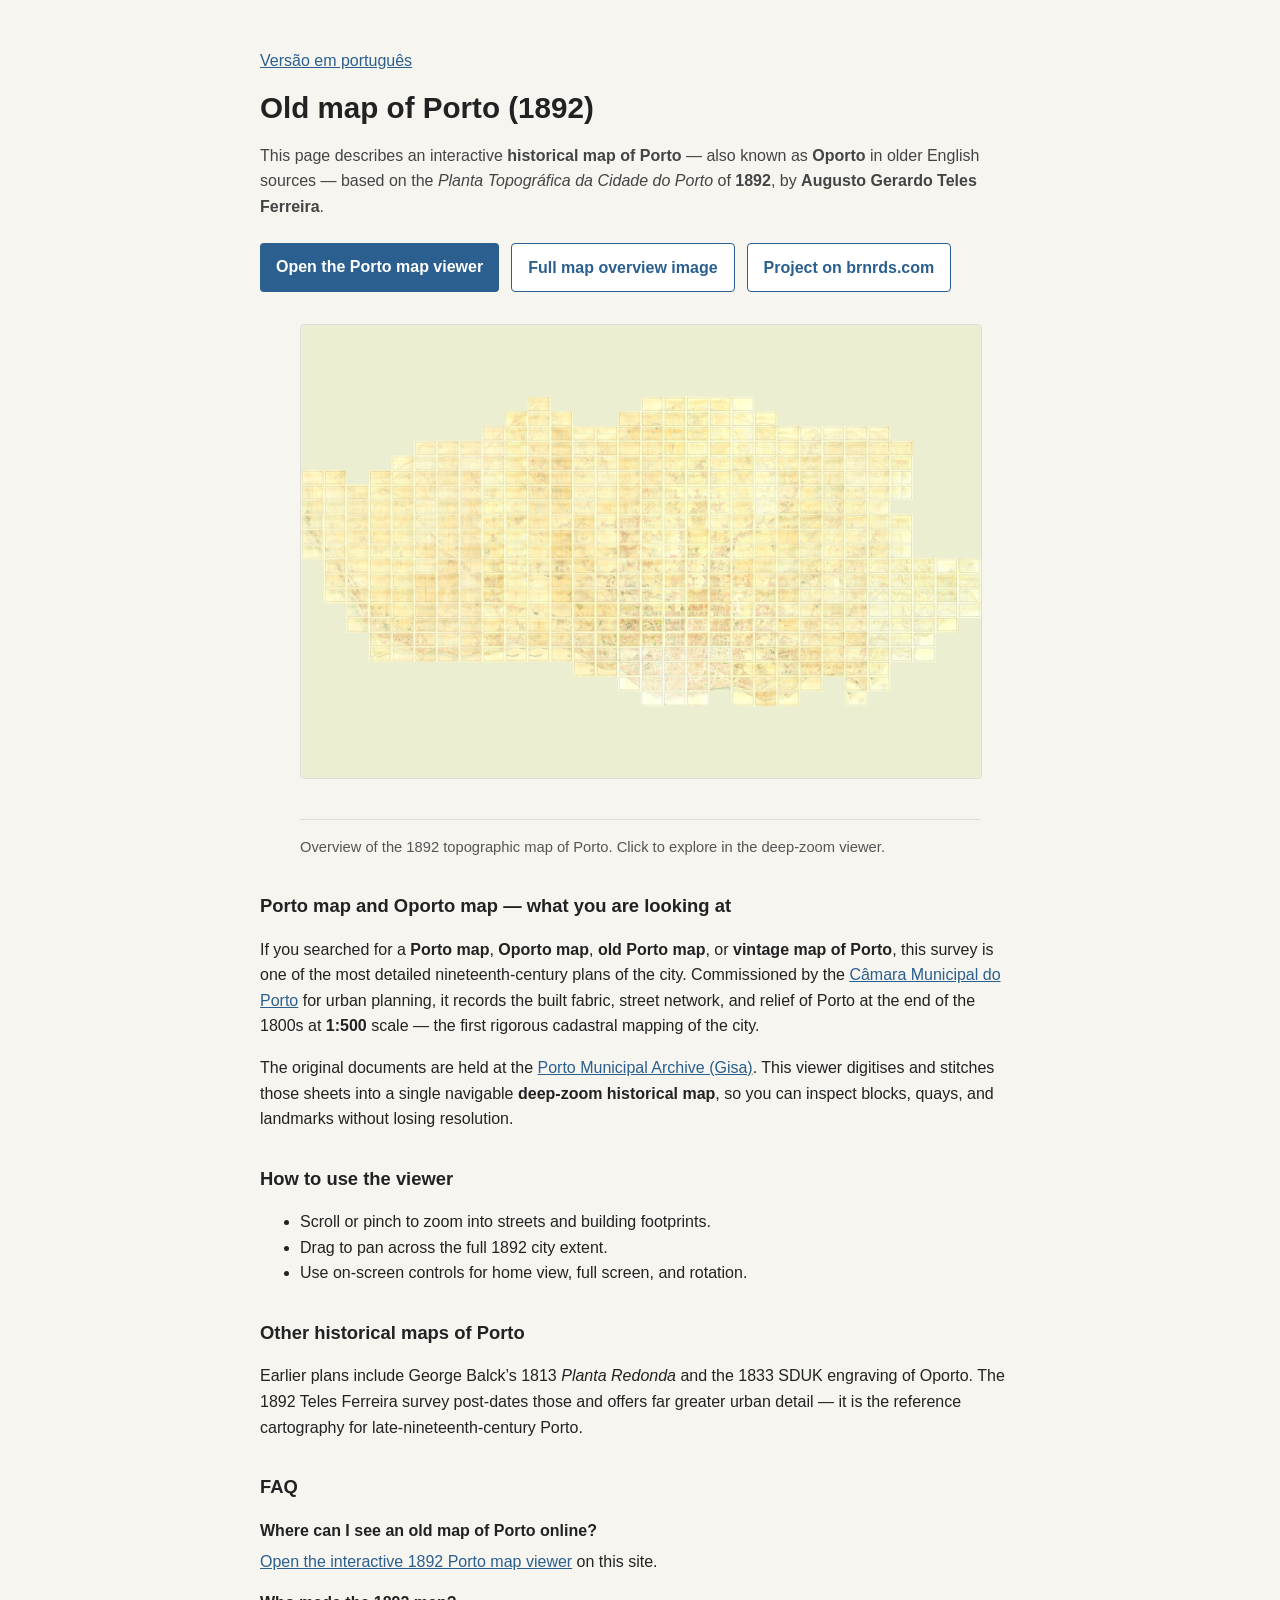
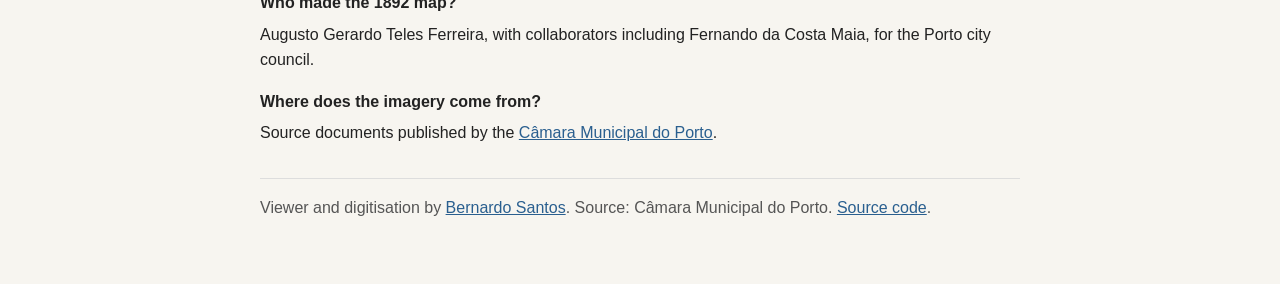
==== about/index.html @ 763de88a "Add SEO about pages and viewer About panel. English /about/, Portuguese /sobre/, image-focused /over" ====
<!DOCTYPE html>
<html lang="en">
<head>
  <script async src="https://www.googletagmanager.com/gtag/js?id=UA-131899434-1"></script>
  <script>
    window.dataLayer = window.dataLayer || [];
    function gtag() { dataLayer.push(arguments); }
    gtag('js', new Date());
    gtag('config', 'UA-131899434-1');
  </script>
  <meta charset="utf-8">
  <meta name="viewport" content="width=device-width, initial-scale=1.0">
  <title>Old Map of Porto (1892) — Historical Oporto Map in High Resolution</title>
  <meta name="description" content="Explore an old map of Porto and Oporto from 1892: the Planta Topográfica by Augusto Gerardo Teles Ferreira. Interactive deep-zoom historical map of Porto, Portugal.">
  <link rel="canonical" href="https://apps.brnrds.com/planta-topografica-porto-1892/about/">
  <meta name="robots" content="index, follow, max-image-preview:large">

  <link rel="alternate" hreflang="en" href="https://apps.brnrds.com/planta-topografica-porto-1892/about/">
  <link rel="alternate" hreflang="pt" href="https://apps.brnrds.com/planta-topografica-porto-1892/sobre/">
  <link rel="alternate" hreflang="x-default" href="https://apps.brnrds.com/planta-topografica-porto-1892/about/">

  <meta property="og:type" content="website">
  <meta property="og:site_name" content="Bernardo Santos">
  <meta property="og:title" content="Old Map of Porto (1892) — Historical Oporto Map">
  <meta property="og:description" content="High-resolution interactive old map of Porto: the 1892 topographic survey of Oporto, Portugal.">
  <meta property="og:url" content="https://apps.brnrds.com/planta-topografica-porto-1892/about/">
  <meta property="og:image" content="https://apps.brnrds.com/planta-topografica-porto-1892/images/porto1892-preview.png">
  <meta property="og:image:alt" content="Old map of Porto, Portugal, 1892 — topographic survey overview">
  <meta property="og:locale" content="en_GB">

  <meta name="twitter:card" content="summary_large_image">
  <meta name="twitter:title" content="Old Map of Porto (1892)">
  <meta name="twitter:description" content="Interactive historical map of Oporto — deep-zoom viewer for the 1892 topographic plan.">
  <meta name="twitter:image" content="https://apps.brnrds.com/planta-topografica-porto-1892/images/porto1892-preview.png">

  <link rel="stylesheet" href="../css/about.css?v=1">

  <script type="application/ld+json">
  {
    "@context": "https://schema.org",
    "@graph": [
      {
        "@type": "WebPage",
        "name": "Old Map of Porto (1892)",
        "description": "About the 1892 topographic map of Porto (Oporto), Portugal, and the interactive deep-zoom viewer.",
        "url": "https://apps.brnrds.com/planta-topografica-porto-1892/about/",
        "inLanguage": "en",
        "breadcrumb": {
          "@type": "BreadcrumbList",
          "itemListElement": [
            { "@type": "ListItem", "position": 1, "name": "Bernardo Santos", "item": "https://brnrds.com/porto-map/" },
            { "@type": "ListItem", "position": 2, "name": "Porto Map Viewer", "item": "https://apps.brnrds.com/planta-topografica-porto-1892/" },
            { "@type": "ListItem", "position": 3, "name": "About", "item": "https://apps.brnrds.com/planta-topografica-porto-1892/about/" }
          ]
        },
        "primaryImageOfPage": {
          "@type": "ImageObject",
          "contentUrl": "https://apps.brnrds.com/planta-topografica-porto-1892/images/porto1892-preview.png",
          "name": "Old map of Porto, Portugal, 1892",
          "description": "Overview of the 1892 topographic map of Porto (Oporto) by Augusto Gerardo Teles Ferreira",
          "width": 1536,
          "height": 1024
        }
      },
      {
        "@type": "CreativeWork",
        "name": "Planta topográfica da cidade do Porto",
        "alternateName": ["Porto map 1892", "Old map of Oporto", "Historical map of Porto"],
        "dateCreated": "1892",
        "contentLocation": {
          "@type": "City",
          "name": "Porto",
          "containedInPlace": { "@type": "Country", "name": "Portugal" }
        },
        "creator": {
          "@type": "Person",
          "name": "Augusto Gerardo Teles Ferreira"
        },
        "provider": {
          "@type": "Organization",
          "name": "Câmara Municipal do Porto",
          "url": "https://www.cm-porto.pt/"
        },
        "url": "https://apps.brnrds.com/planta-topografica-porto-1892/"
      },
      {
        "@type": "FAQPage",
        "mainEntity": [
          {
            "@type": "Question",
            "name": "Where can I see an old map of Porto?",
            "acceptedAnswer": {
              "@type": "Answer",
              "text": "This site offers a high-resolution interactive viewer for the 1892 topographic map of Porto (Oporto). Open the map viewer to pan and zoom across the full city survey at street level."
            }
          },
          {
            "@type": "Question",
            "name": "What is the 1892 Porto map?",
            "acceptedAnswer": {
              "@type": "Answer",
              "text": "The Planta Topográfica da Cidade do Porto (1892) is the first scientific cadastral survey of the city, drawn at 1:500 scale under Augusto Gerardo Teles Ferreira for the Câmara Municipal do Porto."
            }
          },
          {
            "@type": "Question",
            "name": "Is this the same as the Câmara Municipal historical maps?",
            "acceptedAnswer": {
              "@type": "Answer",
              "text": "The source documents are from the Porto Municipal Archive. This viewer focuses on a single high-resolution deep-zoom presentation of the 1892 sheet, optimised for detail and smooth navigation."
            }
          }
        ]
      }
    ]
  }
  </script>
</head>
<body class="about-page">
  <main class="about-wrap">
    <p class="about-lang"><a href="../sobre/">Versão em português</a></p>

    <h1>Old map of Porto (1892)</h1>
    <p class="about-lead">
      This page describes an interactive <strong>historical map of Porto</strong> — also known as
      <strong>Oporto</strong> in older English sources — based on the
      <em>Planta Topográfica da Cidade do Porto</em> of <strong>1892</strong>, by
      <strong>Augusto Gerardo Teles Ferreira</strong>.
    </p>

    <div class="about-actions">
      <a class="about-btn" href="../">Open the Porto map viewer</a>
      <a class="about-btn about-btn-secondary" href="../overview/">Full map overview image</a>
      <a class="about-btn about-btn-secondary" href="https://brnrds.com/porto-map/">Project on brnrds.com</a>
    </div>

    <figure>
      <a href="../">
        <img class="about-preview" src="../images/porto1892-preview.png" width="1536" height="1024"
             alt="Old map of Porto, Portugal, 1892 — vintage topographic city plan showing streets, buildings and the Douro river">
      </a>
      <figcaption class="about-meta">Overview of the 1892 topographic map of Porto. Click to explore in the deep-zoom viewer.</figcaption>
    </figure>

    <h2>Porto map and Oporto map — what you are looking at</h2>
    <p>
      If you searched for a <strong>Porto map</strong>, <strong>Oporto map</strong>,
      <strong>old Porto map</strong>, or <strong>vintage map of Porto</strong>, this survey is one of the
      most detailed nineteenth-century plans of the city. Commissioned by the
      <a href="https://www.cm-porto.pt/" rel="noopener">Câmara Municipal do Porto</a> for urban planning,
      it records the built fabric, street network, and relief of Porto at the end of the 1800s at
      <strong>1:500</strong> scale — the first rigorous cadastral mapping of the city.
    </p>
    <p>
      The original documents are held at the
      <a href="https://gisaweb.cm-porto.pt/units-of-description/series/370582/" rel="noopener">Porto Municipal Archive (Gisa)</a>.
      This viewer digitises and stitches those sheets into a single navigable
      <strong>deep-zoom historical map</strong>, so you can inspect blocks, quays, and landmarks without
      losing resolution.
    </p>

    <h2>How to use the viewer</h2>
    <ul>
      <li>Scroll or pinch to zoom into streets and building footprints.</li>
      <li>Drag to pan across the full 1892 city extent.</li>
      <li>Use on-screen controls for home view, full screen, and rotation.</li>
    </ul>

    <h2>Other historical maps of Porto</h2>
    <p>
      Earlier plans include George Balck’s 1813 <em>Planta Redonda</em> and the 1833 SDUK engraving of
      Oporto. The 1892 Teles Ferreira survey post-dates those and offers far greater urban detail — it
      is the reference cartography for late-nineteenth-century Porto.
    </p>

    <h2>FAQ</h2>
    <dl class="about-faq">
      <dt>Where can I see an old map of Porto online?</dt>
      <dd><a href="../">Open the interactive 1892 Porto map viewer</a> on this site.</dd>

      <dt>Who made the 1892 map?</dt>
      <dd>Augusto Gerardo Teles Ferreira, with collaborators including Fernando da Costa Maia, for the Porto city council.</dd>

      <dt>Where does the imagery come from?</dt>
      <dd>Source documents published by the <a href="https://www.cm-porto.pt/cartas-historicas-interativas-do-porto/cartas-historicas-interativas-do-porto" rel="noopener">Câmara Municipal do Porto</a>.</dd>
    </dl>

    <p class="about-meta">
      Viewer and digitisation by <a href="https://brnrds.com">Bernardo Santos</a>.
      Source: Câmara Municipal do Porto.
      <a href="https://github.com/brnrds/planta-topografica-porto">Source code</a>.
    </p>
  </main>
</body>
</html>
---- css/about.css ----
.about-page {
    margin: 0;
    color: #222;
    font-family: "Open Sans", Helvetica, Arial, sans-serif;
    line-height: 1.6;
    background: #f7f5f0;
}

.about-page a {
    color: #2a5f8f;
}

.about-wrap {
    max-width: 760px;
    margin: 0 auto;
    padding: 2rem 1.25rem 3rem;
}

.about-wrap h1 {
    font-size: 1.85rem;
    line-height: 1.25;
    margin: 0 0 0.75rem;
}

.about-wrap h2 {
    font-size: 1.15rem;
    margin: 2rem 0 0.75rem;
}

.about-wrap p,
.about-wrap li {
    font-size: 1rem;
}

.about-lead {
    font-size: 1.08rem;
    color: #444;
}

.about-actions {
    display: flex;
    flex-wrap: wrap;
    gap: 0.75rem;
    margin: 1.5rem 0 2rem;
}

.about-btn {
    display: inline-block;
    padding: 0.65rem 1rem;
    border-radius: 4px;
    background: #2a5f8f;
    color: #fff !important;
    text-decoration: none;
    font-weight: 600;
}

.about-btn-secondary {
    background: #fff;
    color: #2a5f8f !important;
    border: 1px solid #2a5f8f;
}

.about-preview {
    width: 100%;
    height: auto;
    border: 1px solid #ddd;
    border-radius: 4px;
    background: #fff;
}

.about-meta {
    margin-top: 2rem;
    padding-top: 1rem;
    border-top: 1px solid #ddd;
    font-size: 0.92rem;
    color: #555;
}

.about-lang {
    margin-bottom: 1rem;
    font-size: 0.92rem;
}

.about-faq dt {
    font-weight: 600;
    margin-top: 1rem;
}

.about-faq dd {
    margin: 0.35rem 0 0;
}

.overview-page {
    text-align: center;
}

.overview-page .about-preview {
    max-width: 1200px;
}

.about-toolbar {
    position: fixed;
    top: 0.75rem;
    left: 0.75rem;
    z-index: 100000;
    display: flex;
    gap: 0.5rem;
}

.about-toolbar-btn {
    border: 1px solid rgba(0, 0, 0, 0.15);
    background: rgba(255, 255, 255, 0.92);
    color: #222;
    font: 600 11px/1 Verdana, Helvetica, Arial, sans-serif;
    padding: 6px 10px;
    border-radius: 4px;
    cursor: pointer;
    text-decoration: none;
}

.about-toolbar-btn:hover {
    background: #fff;
}

.about-panel-backdrop {
    position: fixed;
    inset: 0;
    background: rgba(0, 0, 0, 0.35);
    z-index: 100001;
    opacity: 0;
    pointer-events: none;
    transition: opacity 0.2s ease;
}

.about-panel-backdrop.is-open {
    opacity: 1;
    pointer-events: auto;
}

.about-panel {
    position: fixed;
    top: 0;
    right: 0;
    width: min(420px, 100%);
    height: 100%;
    background: #fff;
    z-index: 100002;
    box-shadow: -2px 0 12px rgba(0, 0, 0, 0.15);
    transform: translateX(100%);
    transition: transform 0.2s ease;
    overflow-y: auto;
    padding: 1.25rem;
    box-sizing: border-box;
}

.about-panel.is-open {
    transform: translateX(0);
}

.about-panel h2 {
    margin: 0 0 0.75rem;
    font: 600 16px/1.3 "Open Sans", Helvetica, Arial, sans-serif;
}

.about-panel p,
.about-panel li {
    font: 13px/1.5 Verdana, Helvetica, Arial, sans-serif;
    color: #333;
}

.about-panel-close {
    float: right;
    border: 0;
    background: transparent;
    font-size: 1.25rem;
    line-height: 1;
    cursor: pointer;
    color: #666;
}

.about-panel-links {
    margin-top: 1rem;
}

.about-panel-links a {
    display: block;
    margin: 0.5rem 0;
    color: #2a5f8f;
    font-size: 13px;
}
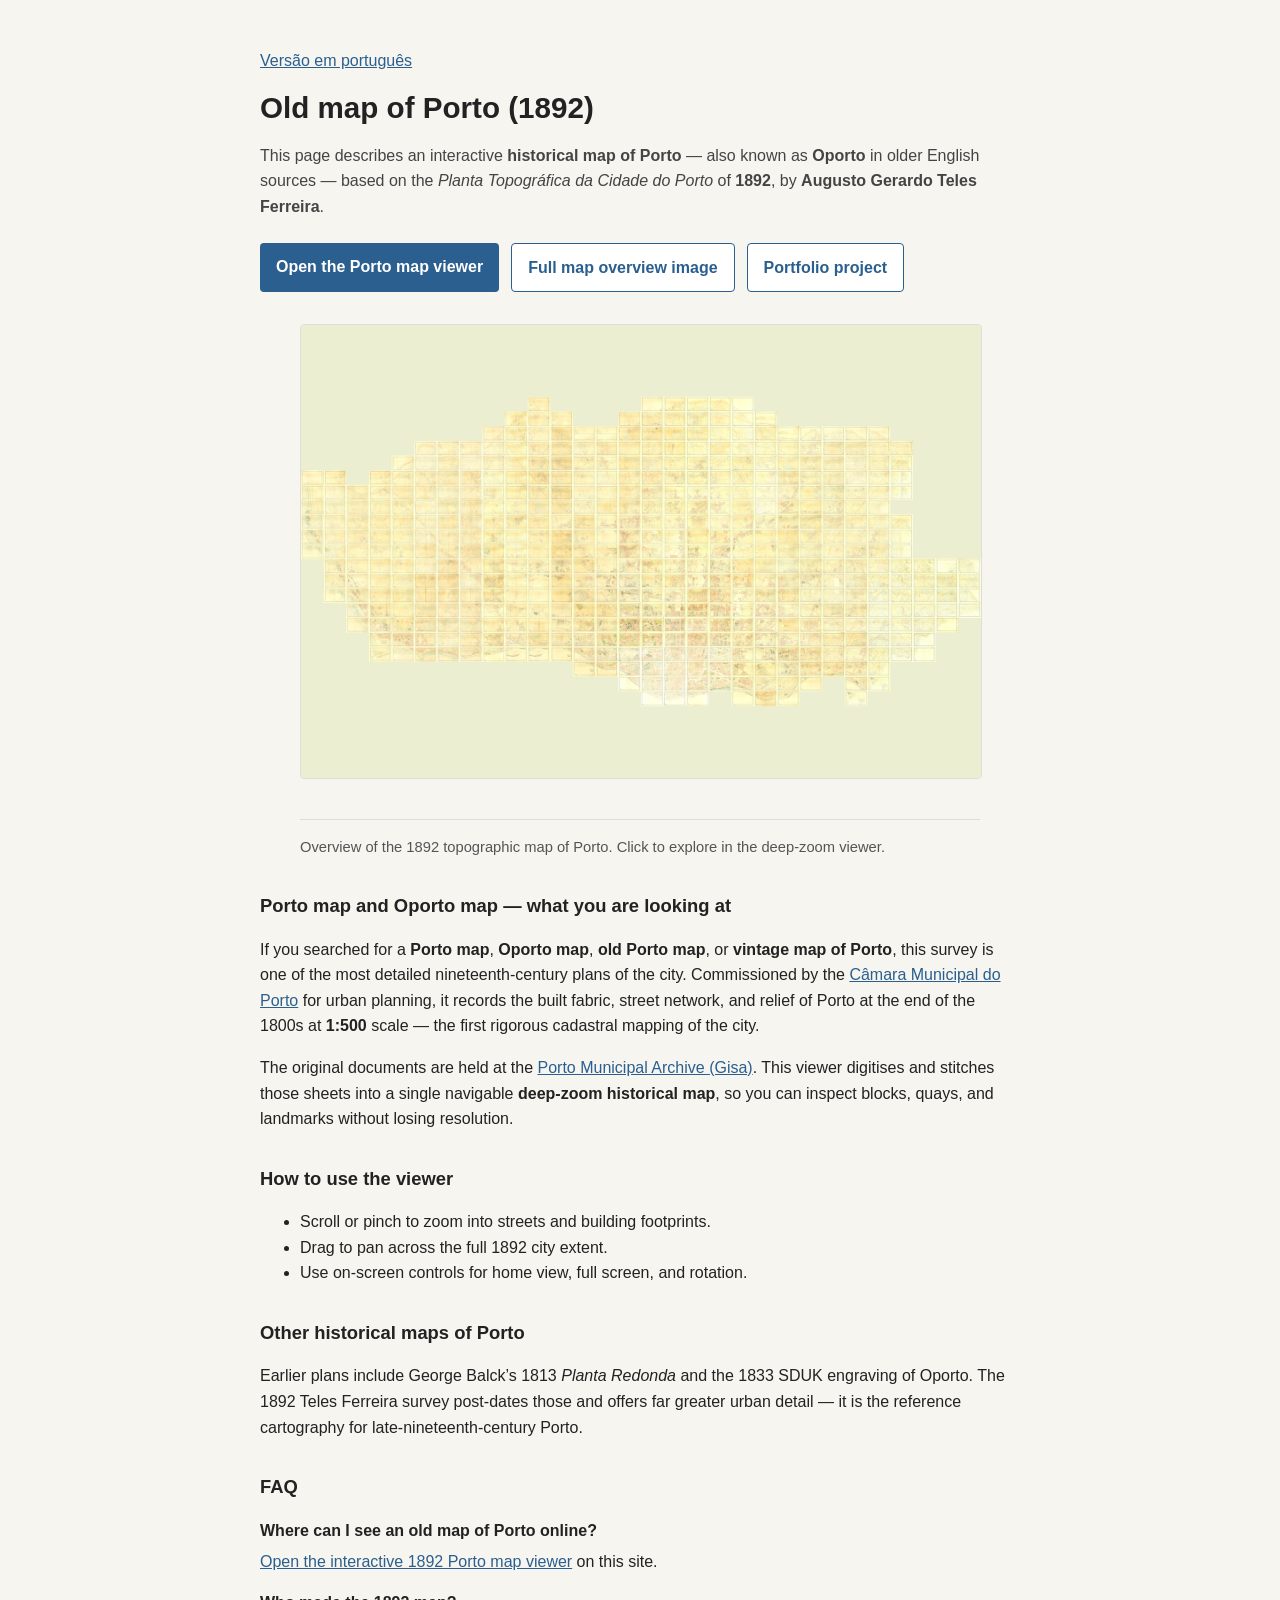
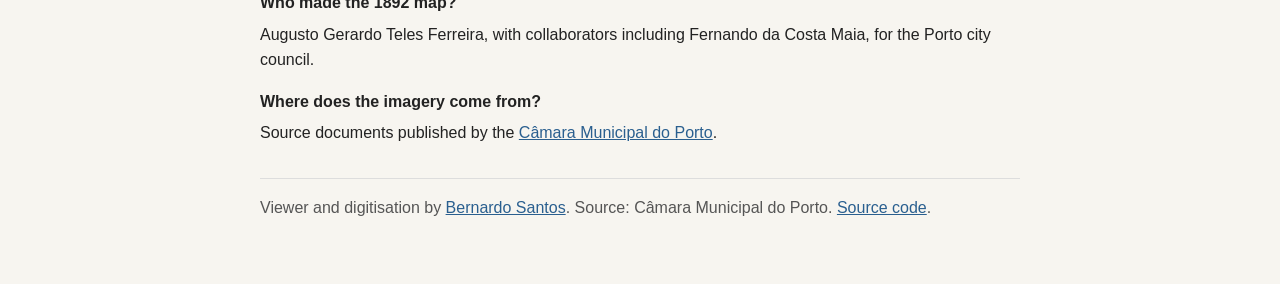
==== commit 74a3233a: "Replace sidebar About UI with expandable bottom bar. Remove top-left controls that overlapped OpenSe" ====
--- a/about/index.html
+++ b/about/index.html
@@ -48,7 +48,7 @@
         "breadcrumb": {
           "@type": "BreadcrumbList",
           "itemListElement": [
-            { "@type": "ListItem", "position": 1, "name": "Bernardo Santos", "item": "https://brnrds.com/porto-map/" },
+            { "@type": "ListItem", "position": 1, "name": "Bernardo Santos", "item": "https://brnrds.com/work/vintage-map-of-porto" },
             { "@type": "ListItem", "position": 2, "name": "Porto Map Viewer", "item": "https://apps.brnrds.com/planta-topografica-porto-1892/" },
             { "@type": "ListItem", "position": 3, "name": "About", "item": "https://apps.brnrds.com/planta-topografica-porto-1892/about/" }
           ]
@@ -131,7 +131,7 @@
     <div class="about-actions">
       <a class="about-btn" href="../">Open the Porto map viewer</a>
       <a class="about-btn about-btn-secondary" href="../overview/">Full map overview image</a>
-      <a class="about-btn about-btn-secondary" href="https://brnrds.com/porto-map/">Project on brnrds.com</a>
+      <a class="about-btn about-btn-secondary" href="https://brnrds.com/work/vintage-map-of-porto">Portfolio project</a>
     </div>
 
     <figure>
--- a/css/about.css
+++ b/css/about.css
@@ -97,94 +97,3 @@
 .overview-page .about-preview {
     max-width: 1200px;
 }
-
-.about-toolbar {
-    position: fixed;
-    top: 0.75rem;
-    left: 0.75rem;
-    z-index: 100000;
-    display: flex;
-    gap: 0.5rem;
-}
-
-.about-toolbar-btn {
-    border: 1px solid rgba(0, 0, 0, 0.15);
-    background: rgba(255, 255, 255, 0.92);
-    color: #222;
-    font: 600 11px/1 Verdana, Helvetica, Arial, sans-serif;
-    padding: 6px 10px;
-    border-radius: 4px;
-    cursor: pointer;
-    text-decoration: none;
-}
-
-.about-toolbar-btn:hover {
-    background: #fff;
-}
-
-.about-panel-backdrop {
-    position: fixed;
-    inset: 0;
-    background: rgba(0, 0, 0, 0.35);
-    z-index: 100001;
-    opacity: 0;
-    pointer-events: none;
-    transition: opacity 0.2s ease;
-}
-
-.about-panel-backdrop.is-open {
-    opacity: 1;
-    pointer-events: auto;
-}
-
-.about-panel {
-    position: fixed;
-    top: 0;
-    right: 0;
-    width: min(420px, 100%);
-    height: 100%;
-    background: #fff;
-    z-index: 100002;
-    box-shadow: -2px 0 12px rgba(0, 0, 0, 0.15);
-    transform: translateX(100%);
-    transition: transform 0.2s ease;
-    overflow-y: auto;
-    padding: 1.25rem;
-    box-sizing: border-box;
-}
-
-.about-panel.is-open {
-    transform: translateX(0);
-}
-
-.about-panel h2 {
-    margin: 0 0 0.75rem;
-    font: 600 16px/1.3 "Open Sans", Helvetica, Arial, sans-serif;
-}
-
-.about-panel p,
-.about-panel li {
-    font: 13px/1.5 Verdana, Helvetica, Arial, sans-serif;
-    color: #333;
-}
-
-.about-panel-close {
-    float: right;
-    border: 0;
-    background: transparent;
-    font-size: 1.25rem;
-    line-height: 1;
-    cursor: pointer;
-    color: #666;
-}
-
-.about-panel-links {
-    margin-top: 1rem;
-}
-
-.about-panel-links a {
-    display: block;
-    margin: 0.5rem 0;
-    color: #2a5f8f;
-    font-size: 13px;
-}
